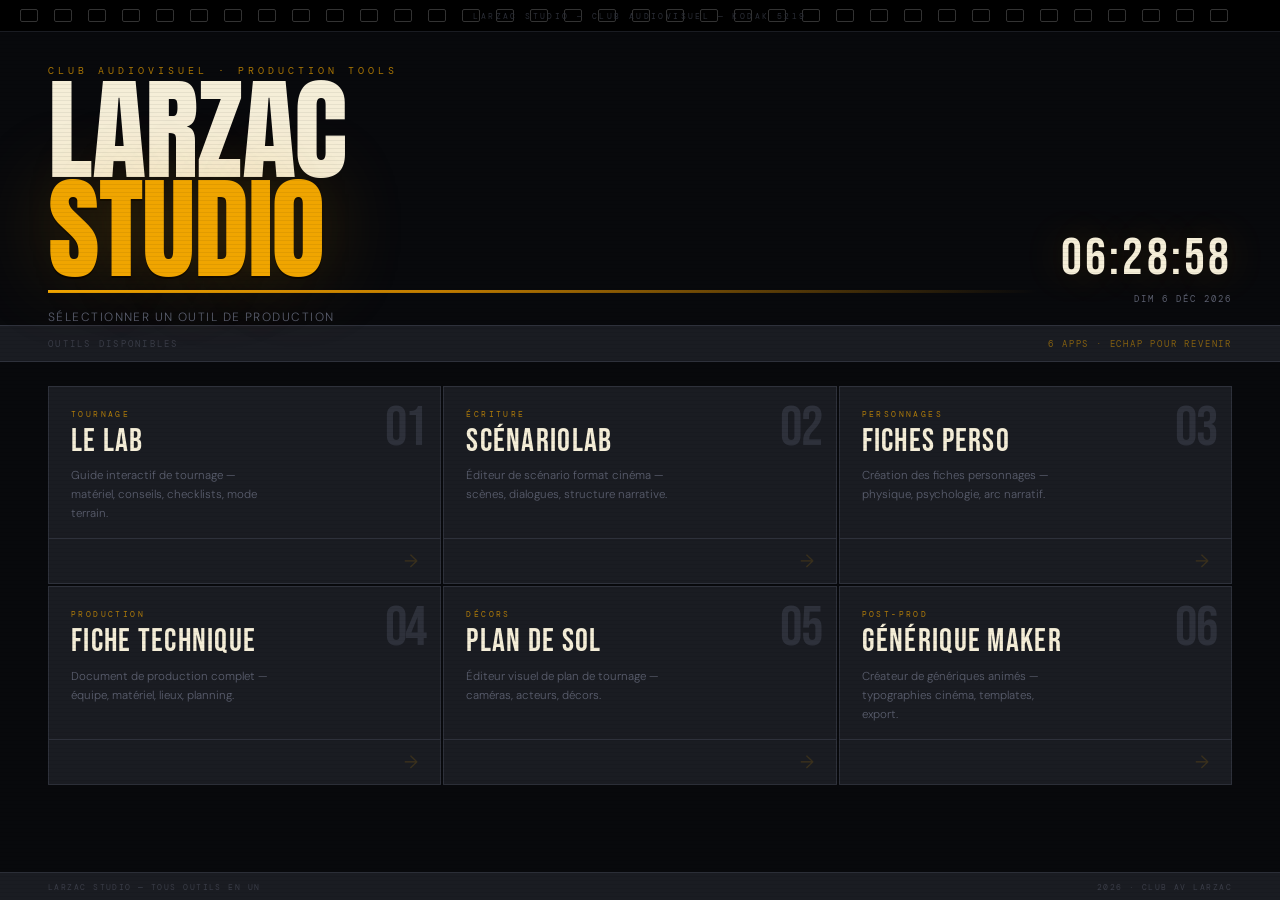
==== index.html @ fe86206b "Add files via upload" ====
<!DOCTYPE html>
<html lang="fr">
<head>
<meta charset="UTF-8">
<meta name="viewport" content="width=device-width, initial-scale=1.0">
<title>Larzac Studio</title>
<link href="https://fonts.googleapis.com/css2?family=Bebas+Neue&family=Anton&family=DM+Mono:wght@300;400;500&family=DM+Sans:ital,wght@0,300;0,400;1,300&display=swap" rel="stylesheet">
<style>
*, *::before, *::after { box-sizing: border-box; margin: 0; padding: 0; }

:root {
  --ink:    #08090c;
  --amber:  #f0a500;
  --amber2: #c07c00;
  --cream:  #f5eed8;
  --smoke:  #1a1c22;
  --ash:    #2e313b;
  --muted:  #5c6070;
  --dim:    #3a3d48;
}

html, body { height: 100%; overflow: hidden; }

body {
  font-family: 'DM Sans', sans-serif;
  background: var(--ink);
  color: var(--cream);
  display: flex;
  flex-direction: column;
}

body::after {
  content: '';
  position: fixed; inset: 0;
  background: repeating-linear-gradient(
    0deg, transparent, transparent 3px,
    rgba(0,0,0,.06) 3px, rgba(0,0,0,.06) 4px
  );
  pointer-events: none;
  z-index: 9999;
}

/* FILMSTRIP */
#filmstrip {
  flex-shrink: 0;
  height: 32px;
  background: #000;
  border-bottom: 1px solid #1a1c22;
  display: flex;
  align-items: center;
  padding: 0 12px;
  overflow: hidden;
  position: relative;
}

.perf-track { display: flex; align-items: center; flex: 1; }

.perf {
  width: 18px; height: 13px;
  border-radius: 2px;
  border: 1px solid #333;
  flex-shrink: 0;
  margin: 0 8px;
}

.strip-label {
  font-family: 'DM Mono', monospace;
  font-size: 8px;
  letter-spacing: .3em;
  text-transform: uppercase;
  color: #2a2d36;
  position: absolute;
  left: 50%;
  transform: translateX(-50%);
  white-space: nowrap;
}

/* HERO */
#hero {
  flex-shrink: 0;
  padding: 32px 48px 0;
  display: grid;
  grid-template-columns: 1fr auto;
  align-items: end;
  gap: 24px;
  border-bottom: 1px solid var(--ash);
}

.hero-left { display: flex; flex-direction: column; }

.hero-eyebrow {
  font-family: 'DM Mono', monospace;
  font-size: 10px;
  letter-spacing: .4em;
  text-transform: uppercase;
  color: var(--amber);
  opacity: .7;
  margin-bottom: 4px;
}

.hero-title {
  font-family: 'Anton', sans-serif;
  font-size: clamp(64px, 10vw, 112px);
  line-height: .88;
  letter-spacing: -.01em;
  color: var(--cream);
  user-select: none;
}

.hero-title .studio {
  display: block;
  color: var(--amber);
  text-shadow: 0 0 80px rgba(240,165,0,.25), 0 2px 0 rgba(0,0,0,.8);
}

.hero-title .larzac { display: block; }

.hero-divider {
  height: 3px;
  background: linear-gradient(90deg, var(--amber) 0%, var(--amber2) 40%, transparent 100%);
  margin: 12px 0 16px;
}

.hero-desc {
  font-size: 12px;
  letter-spacing: .12em;
  text-transform: uppercase;
  color: var(--muted);
  font-weight: 300;
}

.hero-right {
  display: flex;
  flex-direction: column;
  align-items: flex-end;
  gap: 8px;
  padding-bottom: 20px;
}

.hero-clock {
  font-family: 'Bebas Neue', sans-serif;
  font-size: 52px;
  letter-spacing: .06em;
  color: var(--cream);
  line-height: 1;
  text-shadow: 0 0 40px rgba(240,165,0,.2);
}

.hero-date {
  font-family: 'DM Mono', monospace;
  font-size: 9px;
  letter-spacing: .22em;
  text-transform: uppercase;
  color: var(--muted);
}

/* SEP BAR */
.sep-bar {
  flex-shrink: 0;
  height: 36px;
  padding: 0 48px;
  display: flex;
  align-items: center;
  justify-content: space-between;
  background: var(--smoke);
  border-bottom: 1px solid var(--ash);
}

.sep-label {
  font-family: 'DM Mono', monospace;
  font-size: 9px;
  letter-spacing: .25em;
  text-transform: uppercase;
  color: var(--dim);
}

.sep-count {
  font-family: 'DM Mono', monospace;
  font-size: 9px;
  letter-spacing: .2em;
  text-transform: uppercase;
  color: var(--amber);
  opacity: .5;
}

/* GRID */
#grid-scroll {
  flex: 1;
  overflow-y: auto;
  padding: 24px 48px 32px;
  scrollbar-width: thin;
  scrollbar-color: var(--ash) transparent;
}

#grid-scroll::-webkit-scrollbar { width: 3px; }
#grid-scroll::-webkit-scrollbar-thumb { background: var(--ash); }

.apps-grid {
  display: grid;
  grid-template-columns: repeat(3, 1fr);
  gap: 2px;
}

/* CARD */
.app-card {
  position: relative;
  background: var(--smoke);
  border: 1px solid var(--ash);
  cursor: pointer;
  overflow: hidden;
  min-height: 178px;
  display: flex;
  flex-direction: column;
  transition: background .2s;
}

.app-card::before {
  content: '';
  position: absolute;
  top: 0; left: 0; right: 0;
  height: 2px;
  background: var(--amber);
  transform: scaleX(0);
  transform-origin: left;
  transition: transform .3s ease;
}

.app-card:hover::before { transform: scaleX(1); }
.app-card:hover { background: #1e2028; }

.card-num {
  position: absolute;
  top: 14px; right: 14px;
  font-family: 'Bebas Neue', sans-serif;
  font-size: 56px;
  line-height: 1;
  color: var(--ash);
  user-select: none;
  transition: color .3s;
  letter-spacing: -.02em;
}

.app-card:hover .card-num { color: var(--dim); }

.card-body {
  position: relative;
  z-index: 1;
  padding: 22px 22px 14px;
  flex: 1;
  display: flex;
  flex-direction: column;
}

.card-cat {
  font-family: 'DM Mono', monospace;
  font-size: 8px;
  letter-spacing: .3em;
  text-transform: uppercase;
  color: var(--amber);
  margin-bottom: 8px;
  opacity: .7;
  transition: opacity .2s;
}

.app-card:hover .card-cat { opacity: 1; }

.card-name {
  font-family: 'Bebas Neue', sans-serif;
  font-size: 32px;
  letter-spacing: .04em;
  line-height: .95;
  color: var(--cream);
  transition: color .2s;
  margin-bottom: 10px;
}

.app-card:hover .card-name { color: #fff; }

.card-desc {
  font-size: 11.5px;
  line-height: 1.65;
  color: var(--muted);
  font-weight: 300;
  max-width: 26ch;
  flex: 1;
  transition: color .2s;
}

.app-card:hover .card-desc { color: #8a8e9a; }

.card-foot {
  position: relative;
  z-index: 1;
  padding: 10px 22px;
  border-top: 1px solid var(--ash);
  display: flex;
  align-items: center;
  justify-content: space-between;
  transition: border-color .2s;
}

.app-card:hover .card-foot { border-color: var(--dim); }

.card-cta {
  font-family: 'DM Mono', monospace;
  font-size: 9px;
  letter-spacing: .2em;
  text-transform: uppercase;
  color: var(--amber);
  opacity: 0;
  transform: translateX(-6px);
  transition: opacity .25s, transform .25s;
}

.app-card:hover .card-cta { opacity: .8; transform: translateX(0); }

.card-arrow {
  font-size: 18px;
  color: var(--amber);
  opacity: .15;
  transition: opacity .2s, transform .2s;
}

.app-card:hover .card-arrow { opacity: .8; transform: translateX(5px); }

/* OVERLAY */
#overlay {
  display: none;
  position: fixed; inset: 0;
  z-index: 10000;
  flex-direction: column;
  background: #000;
}

#overlay.on { display: flex; }

#overlay-nav {
  flex-shrink: 0;
  height: 40px;
  background: #000;
  border-bottom: 1px solid #1a1c22;
  display: flex;
  align-items: center;
  padding: 0 14px;
  gap: 12px;
}

#back-btn {
  font-family: 'DM Mono', monospace;
  font-size: 10px;
  letter-spacing: .2em;
  text-transform: uppercase;
  color: var(--amber);
  background: none;
  border: 1px solid rgba(240,165,0,.25);
  padding: 5px 16px;
  cursor: pointer;
  transition: all .2s;
  line-height: 1;
}

#back-btn:hover { background: rgba(240,165,0,.06); border-color: var(--amber); }

#overlay-label {
  font-family: 'DM Mono', monospace;
  font-size: 10px;
  letter-spacing: .18em;
  text-transform: uppercase;
  color: var(--muted);
}

#spinner-wrap {
  position: absolute;
  inset: 40px 0 0;
  background: var(--ink);
  display: flex;
  align-items: center;
  justify-content: center;
  flex-direction: column;
  gap: 14px;
  transition: opacity .3s;
}

#spinner-wrap.gone { opacity: 0; pointer-events: none; }

.spinner {
  width: 32px; height: 32px;
  border: 1.5px solid rgba(240,165,0,.15);
  border-top-color: var(--amber);
  border-radius: 50%;
  animation: spin .7s linear infinite;
}

@keyframes spin { to { transform: rotate(360deg); } }

.spinner-txt {
  font-family: 'DM Mono', monospace;
  font-size: 9px;
  letter-spacing: .25em;
  text-transform: uppercase;
  color: var(--muted);
}

#app-frame { flex: 1; border: none; width: 100%; display: block; }

/* ANIMATIONS */
@keyframes up {
  from { opacity: 0; transform: translateY(20px); }
  to   { opacity: 1; transform: translateY(0); }
}

.app-card { animation: up .35s ease both; }
.app-card:nth-child(1) { animation-delay: .04s }
.app-card:nth-child(2) { animation-delay: .08s }
.app-card:nth-child(3) { animation-delay: .12s }
.app-card:nth-child(4) { animation-delay: .16s }
.app-card:nth-child(5) { animation-delay: .20s }
.app-card:nth-child(6) { animation-delay: .24s }

@keyframes heroIn {
  from { opacity: 0; transform: translateY(-10px); }
  to   { opacity: 1; transform: translateY(0); }
}

#hero { animation: heroIn .5s ease both; }

/* FOOTER */
#footer {
  flex-shrink: 0;
  height: 28px;
  padding: 0 48px;
  display: flex;
  align-items: center;
  justify-content: space-between;
  border-top: 1px solid var(--ash);
  background: var(--smoke);
}

.foot-l, .foot-r {
  font-family: 'DM Mono', monospace;
  font-size: 8px;
  letter-spacing: .18em;
  text-transform: uppercase;
  color: var(--dim);
}

/* RESPONSIVE */
@media (max-width: 960px) {
  #hero, #grid-scroll, .sep-bar, #footer { padding-left: 28px; padding-right: 28px; }
  .apps-grid { grid-template-columns: repeat(2, 1fr); }
}

@media (max-width: 640px) {
  #hero { padding: 18px 18px 0; grid-template-columns: 1fr; }
  #grid-scroll { padding: 16px 18px 24px; }
  .sep-bar, #footer { padding: 0 18px; }
  .apps-grid { grid-template-columns: 1fr; }
  .hero-clock { font-size: 36px; }
}
</style>
</head>
<body>

<div id="filmstrip">
  <div class="perf-track" id="perfs"></div>
  <div class="strip-label">LARZAC STUDIO — CLUB AUDIOVISUEL — KODAK 5219</div>
</div>

<div id="hero">
  <div class="hero-left">
    <div class="hero-eyebrow">Club Audiovisuel · Production Tools</div>
    <div class="hero-title">
      <span class="larzac">LARZAC</span>
      <span class="studio">STUDIO</span>
    </div>
    <div class="hero-divider"></div>
    <div class="hero-desc">Sélectionner un outil de production</div>
  </div>
  <div class="hero-right">
    <div class="hero-clock" id="clock">--:--</div>
    <div class="hero-date" id="date-lbl">---</div>
  </div>
</div>

<div class="sep-bar">
  <div class="sep-label">Outils disponibles</div>
  <div class="sep-count" id="count-lbl"></div>
</div>

<div id="grid-scroll">
  <div class="apps-grid" id="grid"></div>
</div>

<div id="footer">
  <div class="foot-l">Larzac Studio — Tous outils en un</div>
  <div class="foot-r" id="foot-r"></div>
</div>

<div id="overlay">
  <div id="overlay-nav">
    <button id="back-btn" onclick="close_()">← Accueil</button>
    <div id="overlay-label"></div>
  </div>
  <div id="spinner-wrap">
    <div class="spinner"></div>
    <div class="spinner-txt">Chargement...</div>
  </div>
  <iframe id="app-frame" src="about:blank"></iframe>
</div>

<script>
const APPS = [
  { id:'lab',       file:'tournage-retro_12.html', cat:'Tournage',    name:'LE LAB',          desc:'Guide interactif de tournage — matériel, conseils, checklists, mode terrain.' },
  { id:'scenario',  file:'scenario.html',          cat:'Écriture',    name:'SCÉNARIOLAB',     desc:'Éditeur de scénario format cinéma — scènes, dialogues, structure narrative.' },
  { id:'perso',     file:'perso.html',             cat:'Personnages',  name:'FICHES PERSO',    desc:'Création des fiches personnages — physique, psychologie, arc narratif.' },
  { id:'fiche',     file:'fiche_technique.html',   cat:'Production',  name:'FICHE TECHNIQUE', desc:'Document de production complet — équipe, matériel, lieux, planning.' },
  { id:'plansol',   file:'plan_sol.html',          cat:'Décors',      name:'PLAN DE SOL',     desc:'Éditeur visuel de plan de tournage — caméras, acteurs, décors.' },
  { id:'generique', file:'genericmaker.html',      cat:'Post-prod',   name:'GÉNÉRIQUE MAKER', desc:'Créateur de génériques animés — typographies cinéma, templates, export.' },
];

(function() {
  const track = document.getElementById('perfs');
  const n = Math.floor((window.innerWidth - 24) / 34);
  for (let i = 0; i < n; i++) {
    const d = document.createElement('div');
    d.className = 'perf';
    track.appendChild(d);
  }
})();

function tick() {
  const n = new Date(), p = x => String(x).padStart(2,'0');
  document.getElementById('clock').textContent = p(n.getHours())+':'+p(n.getMinutes())+':'+p(n.getSeconds());
  const J = ['Dim','Lun','Mar','Mer','Jeu','Ven','Sam'];
  const M = ['Jan','Fév','Mar','Avr','Mai','Juin','Juil','Aoû','Sep','Oct','Nov','Déc'];
  document.getElementById('date-lbl').textContent = J[n.getDay()]+' '+n.getDate()+' '+M[n.getMonth()]+' '+n.getFullYear();
}
tick(); setInterval(tick, 1000);

const grid = document.getElementById('grid');
APPS.forEach((app, i) => {
  const card = document.createElement('div');
  card.className = 'app-card';
  card.innerHTML = `
    <div class="card-num">${String(i+1).padStart(2,'0')}</div>
    <div class="card-body">
      <div class="card-cat">${app.cat}</div>
      <div class="card-name">${app.name}</div>
      <div class="card-desc">${app.desc}</div>
    </div>
    <div class="card-foot">
      <div class="card-cta">Ouvrir</div>
      <div class="card-arrow">→</div>
    </div>
  `;
  card.addEventListener('click', () => open_(app));
  grid.appendChild(card);
});

document.getElementById('count-lbl').textContent = APPS.length + ' apps · Echap pour revenir';
document.getElementById('foot-r').textContent = new Date().getFullYear() + ' · Club AV Larzac';

const overlay = document.getElementById('overlay');
const frame   = document.getElementById('app-frame');
const spinner = document.getElementById('spinner-wrap');
const label   = document.getElementById('overlay-label');

function open_(app) {
  overlay.classList.add('on');
  label.textContent = app.cat + '  ·  ' + app.name;
  spinner.classList.remove('gone');
  frame.src = 'about:blank';
  requestAnimationFrame(() => {
    frame.src = app.file;
    frame.onload = () => spinner.classList.add('gone');
  });
  history.replaceState(null,'','#'+app.id);
}

function close_() {
  overlay.classList.remove('on');
  frame.src = 'about:blank';
  spinner.classList.add('gone');
  history.replaceState(null,'',location.pathname);
}

document.addEventListener('keydown', e => {
  if (e.key === 'Escape' && overlay.classList.contains('on')) close_();
});

window.addEventListener('load', () => {
  const h = location.hash.slice(1);
  if (h) { const a = APPS.find(x => x.id === h); if (a) open_(a); }
});
</script>
</body>
</html>
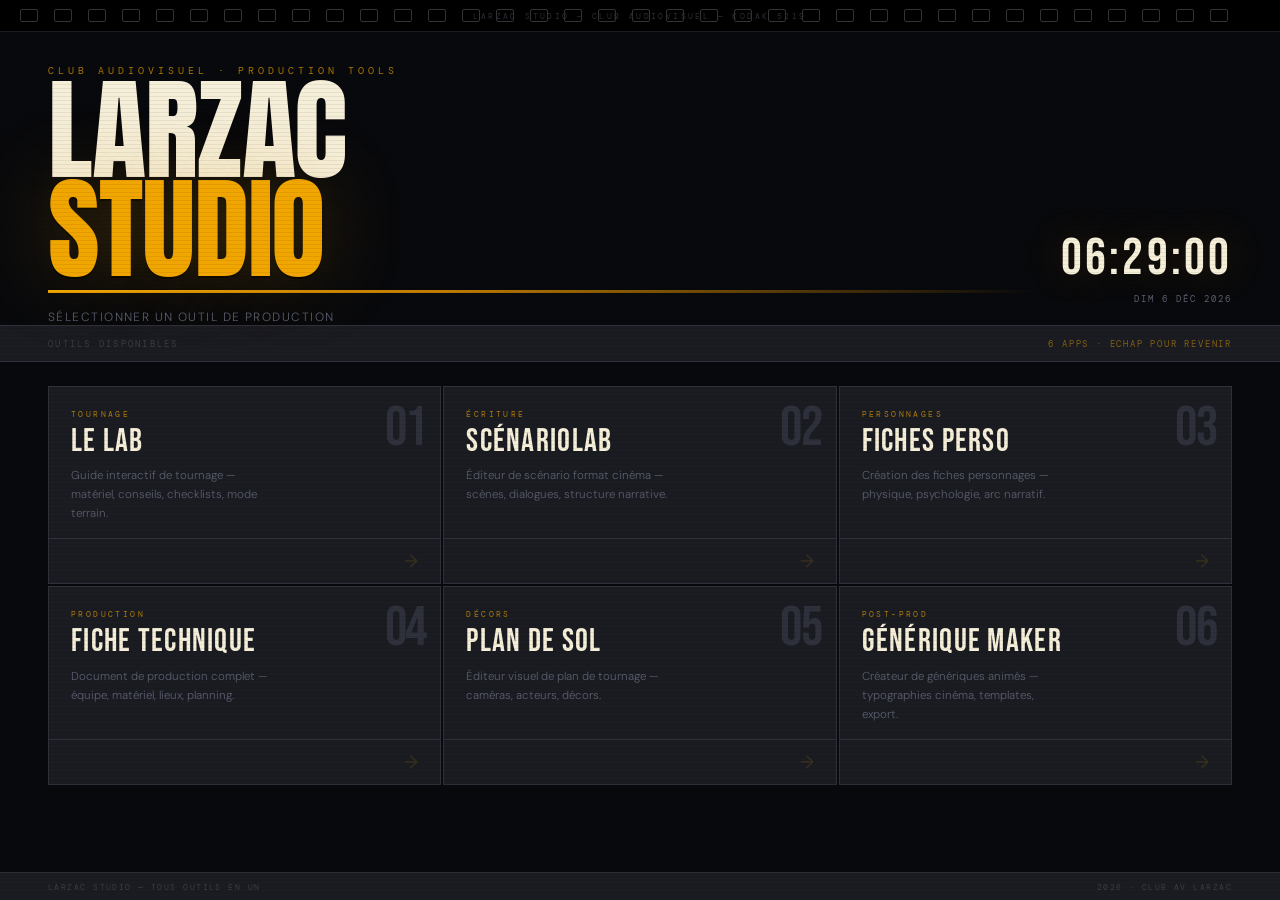
==== commit b4a33caa: "Add files via upload" ====
--- a/index.html
+++ b/index.html
@@ -510,11 +510,11 @@
 
 <script>
 const APPS = [
-  { id:'lab',       file:'tournage-retro_12.html', cat:'Tournage',    name:'LE LAB',          desc:'Guide interactif de tournage — matériel, conseils, checklists, mode terrain.' },
+  { id:'lab',       file:'lelab.html', cat:'Tournage',    name:'LE LAB',          desc:'Guide interactif de tournage — matériel, conseils, checklists, mode terrain.' },
   { id:'scenario',  file:'scenario.html',          cat:'Écriture',    name:'SCÉNARIOLAB',     desc:'Éditeur de scénario format cinéma — scènes, dialogues, structure narrative.' },
   { id:'perso',     file:'perso.html',             cat:'Personnages',  name:'FICHES PERSO',    desc:'Création des fiches personnages — physique, psychologie, arc narratif.' },
-  { id:'fiche',     file:'fiche_technique.html',   cat:'Production',  name:'FICHE TECHNIQUE', desc:'Document de production complet — équipe, matériel, lieux, planning.' },
-  { id:'plansol',   file:'plan_sol.html',          cat:'Décors',      name:'PLAN DE SOL',     desc:'Éditeur visuel de plan de tournage — caméras, acteurs, décors.' },
+  { id:'fiche',     file:'fichetechnique.html',   cat:'Production',  name:'FICHE TECHNIQUE', desc:'Document de production complet — équipe, matériel, lieux, planning.' },
+  { id:'plansol',   file:'plansol.html',          cat:'Décors',      name:'PLAN DE SOL',     desc:'Éditeur visuel de plan de tournage — caméras, acteurs, décors.' },
   { id:'generique', file:'genericmaker.html',      cat:'Post-prod',   name:'GÉNÉRIQUE MAKER', desc:'Créateur de génériques animés — typographies cinéma, templates, export.' },
 ];
 
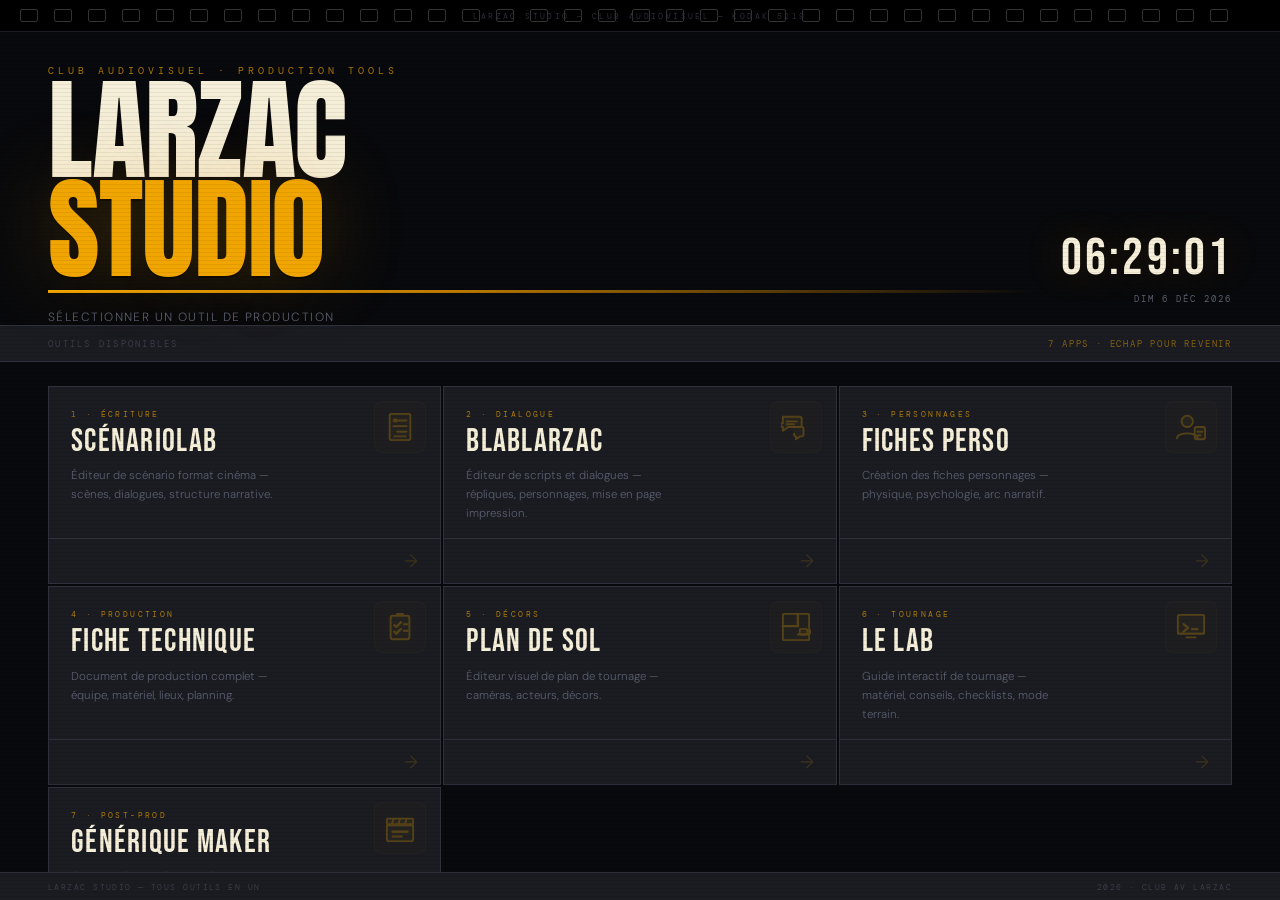
==== commit c74df3ac: "Add files via upload" ====
--- a/index.html
+++ b/index.html
@@ -228,19 +228,25 @@
 .app-card:hover::before { transform: scaleX(1); }
 .app-card:hover { background: #1e2028; }
 
-.card-num {
+.card-icon {
   position: absolute;
   top: 14px; right: 14px;
-  font-family: 'Bebas Neue', sans-serif;
-  font-size: 56px;
-  line-height: 1;
-  color: var(--ash);
-  user-select: none;
-  transition: color .3s;
-  letter-spacing: -.02em;
-}
-
-.app-card:hover .card-num { color: var(--dim); }
+  width: 52px; height: 52px;
+  padding: 10px;
+  color: var(--amber);
+  opacity: .28;
+  background: rgba(240,165,0,.07);
+  border-radius: 8px;
+  border: 1px solid rgba(240,165,0,.1);
+  transition: opacity .25s, background .25s, border-color .25s;
+  pointer-events: none;
+}
+
+.app-card:hover .card-icon {
+  opacity: .85;
+  background: rgba(240,165,0,.12);
+  border-color: rgba(240,165,0,.25);
+}
 
 .card-body {
   position: relative;
@@ -510,12 +516,20 @@
 
 <script>
 const APPS = [
-  { id:'lab',       file:'lelab.html', cat:'Tournage',    name:'LE LAB',          desc:'Guide interactif de tournage — matériel, conseils, checklists, mode terrain.' },
-  { id:'scenario',  file:'scenario.html',          cat:'Écriture',    name:'SCÉNARIOLAB',     desc:'Éditeur de scénario format cinéma — scènes, dialogues, structure narrative.' },
-  { id:'perso',     file:'perso.html',             cat:'Personnages',  name:'FICHES PERSO',    desc:'Création des fiches personnages — physique, psychologie, arc narratif.' },
-  { id:'fiche',     file:'fichetechnique.html',   cat:'Production',  name:'FICHE TECHNIQUE', desc:'Document de production complet — équipe, matériel, lieux, planning.' },
-  { id:'plansol',   file:'plansol.html',          cat:'Décors',      name:'PLAN DE SOL',     desc:'Éditeur visuel de plan de tournage — caméras, acteurs, décors.' },
-  { id:'generique', file:'genericmaker.html',      cat:'Post-prod',   name:'GÉNÉRIQUE MAKER', desc:'Créateur de génériques animés — typographies cinéma, templates, export.' },
+  { id:'scenario', file:'scenario.html', cat:'1 · Écriture', name:'SCÉNARIOLAB', desc:'Éditeur de scénario format cinéma — scènes, dialogues, structure narrative.',
+    icon:`<svg viewBox="0 0 32 32" fill="none" stroke="currentColor" stroke-width="2" stroke-linecap="round" stroke-linejoin="round"><rect x="5" y="2" width="22" height="28" rx="2" fill="currentColor" fill-opacity=".12"/><line x1="9" y1="9" x2="23" y2="9"/><rect x="9" y="7" width="4" height="4" rx="1" fill="currentColor" stroke="none"/><line x1="9" y1="15" x2="23" y2="15"/><line x1="13" y1="21" x2="23" y2="21"/><rect x="9" y="25" width="14" height="2" rx="1" fill="currentColor" stroke="none"/></svg>`},
+  { id:'blablarzac', file:'blablarzac.html', cat:'2 · Dialogue', name:'BLABLARZAC', desc:'Éditeur de scripts et dialogues — répliques, personnages, mise en page impression.',
+    icon:`<svg viewBox="0 0 32 32" fill="none" stroke="currentColor" stroke-width="2" stroke-linecap="round" stroke-linejoin="round"><path d="M2 5h18a2 2 0 0 1 2 2v7a2 2 0 0 1-2 2H8l-6 4v-4a2 2 0 0 1 0-4V5z" fill="currentColor" fill-opacity=".15"/><line x1="6" y1="10" x2="17" y2="10"/><line x1="6" y1="13" x2="14" y2="13"/><path d="M12 16h10a2 2 0 0 1 2 2v6a2 2 0 0 1-2 2h-2l-4 3v-3a2 2 0 0 1-2-2v-1" fill="currentColor" fill-opacity=".1"/></svg>`},
+  { id:'perso', file:'perso.html', cat:'3 · Personnages', name:'FICHES PERSO', desc:'Création des fiches personnages — physique, psychologie, arc narratif.',
+    icon:`<svg viewBox="0 0 32 32" fill="none" stroke="currentColor" stroke-width="2" stroke-linecap="round" stroke-linejoin="round"><circle cx="12" cy="10" r="6" fill="currentColor" fill-opacity=".15"/><path d="M1 28c0-7 22-7 22 0"/><rect x="20" y="16" width="11" height="13" rx="2" fill="currentColor" fill-opacity=".12"/><line x1="23" y1="21" x2="28" y2="21"/><line x1="23" y1="25" x2="26" y2="25"/></svg>`},
+  { id:'fiche', file:'fichetechnique.html', cat:'4 · Production', name:'FICHE TECHNIQUE', desc:'Document de production complet — équipe, matériel, lieux, planning.',
+    icon:`<svg viewBox="0 0 32 32" fill="none" stroke="currentColor" stroke-width="2" stroke-linecap="round" stroke-linejoin="round"><rect x="6" y="4" width="20" height="25" rx="2" fill="currentColor" fill-opacity=".12"/><path d="M13 4V2h6v2"/><polyline points="10,14 12,16 17,11" stroke-width="2.5"/><line x1="20" y1="13" x2="24" y2="13"/><polyline points="10,21 12,23 17,18" stroke-width="2.5"/><line x1="20" y1="20" x2="24" y2="20"/></svg>`},
+  { id:'plansol', file:'plansol.html', cat:'5 · Décors', name:'PLAN DE SOL', desc:'Éditeur visuel de plan de tournage — caméras, acteurs, décors.',
+    icon:`<svg viewBox="0 0 32 32" fill="none" stroke="currentColor" stroke-width="2" stroke-linecap="round" stroke-linejoin="round"><rect x="2" y="2" width="28" height="28" rx="1" fill="currentColor" fill-opacity=".08"/><line x1="2" y1="15" x2="18" y2="15" stroke-width="2.5"/><line x1="18" y1="2" x2="18" y2="15" stroke-width="2.5"/><line x1="18" y1="24" x2="30" y2="24"/><rect x="20" y="18" width="8" height="6" rx="1" fill="currentColor" fill-opacity=".2"/><polygon points="28,21 32,18 32,24" fill="currentColor" stroke="none"/></svg>`},
+  { id:'lab', file:'lelab.html', cat:'6 · Tournage', name:'LE LAB', desc:'Guide interactif de tournage — matériel, conseils, checklists, mode terrain.',
+    icon:`<svg viewBox="0 0 32 32" fill="none" stroke="currentColor" stroke-width="2" stroke-linecap="round" stroke-linejoin="round"><rect x="2" y="3" width="28" height="20" rx="2" fill="currentColor" fill-opacity=".12"/><line x1="11" y1="27" x2="21" y2="27"/><line x1="2" y1="23" x2="30" y2="23"/><path d="M8 13l5 4-5 4" stroke-width="2.5"/><rect x="16" y="17" width="8" height="2.5" rx="1" fill="currentColor" stroke="none"/></svg>`},
+  { id:'generique', file:'genericmaker.html', cat:'7 · Post-prod', name:'GÉNÉRIQUE MAKER', desc:'Créateur de génériques animés — typographies cinéma, templates, export.',
+    icon:`<svg viewBox="0 0 32 32" fill="none" stroke="currentColor" stroke-width="2" stroke-linecap="round" stroke-linejoin="round"><rect x="2" y="12" width="28" height="18" rx="2" fill="currentColor" fill-opacity=".12"/><rect x="2" y="6" width="28" height="7" rx="1" fill="currentColor" fill-opacity=".2"/><line x1="9" y1="6" x2="7" y2="13"/><line x1="16" y1="6" x2="14" y2="13"/><line x1="23" y1="6" x2="21" y2="13"/><line x1="8" y1="20" x2="24" y2="20" stroke-width="2.5"/><line x1="8" y1="25" x2="18" y2="25"/></svg>`},
 ];
 
 (function() {
@@ -542,7 +556,7 @@
   const card = document.createElement('div');
   card.className = 'app-card';
   card.innerHTML = `
-    <div class="card-num">${String(i+1).padStart(2,'0')}</div>
+    <div class="card-icon">${app.icon}</div>
     <div class="card-body">
       <div class="card-cat">${app.cat}</div>
       <div class="card-name">${app.name}</div>
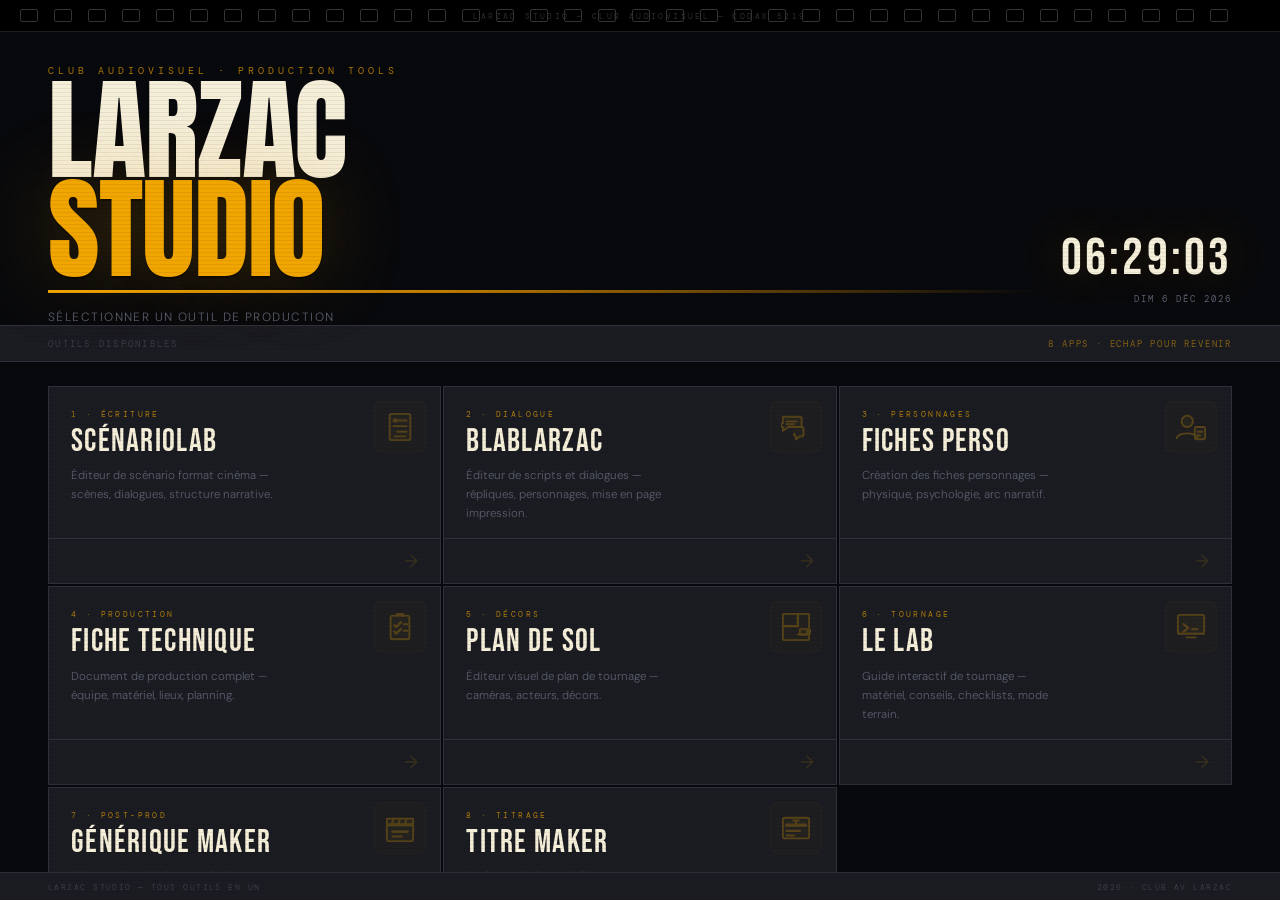
==== commit 0cb3c7e9: "Add files via upload" ====
--- a/index.html
+++ b/index.html
@@ -530,6 +530,8 @@
     icon:`<svg viewBox="0 0 32 32" fill="none" stroke="currentColor" stroke-width="2" stroke-linecap="round" stroke-linejoin="round"><rect x="2" y="3" width="28" height="20" rx="2" fill="currentColor" fill-opacity=".12"/><line x1="11" y1="27" x2="21" y2="27"/><line x1="2" y1="23" x2="30" y2="23"/><path d="M8 13l5 4-5 4" stroke-width="2.5"/><rect x="16" y="17" width="8" height="2.5" rx="1" fill="currentColor" stroke="none"/></svg>`},
   { id:'generique', file:'genericmaker.html', cat:'7 · Post-prod', name:'GÉNÉRIQUE MAKER', desc:'Créateur de génériques animés — typographies cinéma, templates, export.',
     icon:`<svg viewBox="0 0 32 32" fill="none" stroke="currentColor" stroke-width="2" stroke-linecap="round" stroke-linejoin="round"><rect x="2" y="12" width="28" height="18" rx="2" fill="currentColor" fill-opacity=".12"/><rect x="2" y="6" width="28" height="7" rx="1" fill="currentColor" fill-opacity=".2"/><line x1="9" y1="6" x2="7" y2="13"/><line x1="16" y1="6" x2="14" y2="13"/><line x1="23" y1="6" x2="21" y2="13"/><line x1="8" y1="20" x2="24" y2="20" stroke-width="2.5"/><line x1="8" y1="25" x2="18" y2="25"/></svg>`},
+  { id:'titremaker', file:'titremaker.html', cat:'8 · Titrage', name:'TITRE MAKER', desc:'Designer de titres de films — typographies, animations, effets cinéma, export PNG.',
+    icon:`<svg viewBox="0 0 32 32" fill="none" stroke="currentColor" stroke-width="2" stroke-linecap="round" stroke-linejoin="round"><rect x="2" y="5" width="28" height="22" rx="2" fill="currentColor" fill-opacity=".12"/><line x1="6" y1="13" x2="26" y2="13" stroke-width="3.5"/><line x1="6" y1="19" x2="20" y2="19" stroke-width="2.5"/><line x1="6" y1="24" x2="14" y2="24"/><line x1="16" y1="8" x2="16" y2="11" stroke-width="2"/><line x1="13" y1="8" x2="19" y2="8" stroke-width="2"/></svg>`},
 ];
 
 (function() {
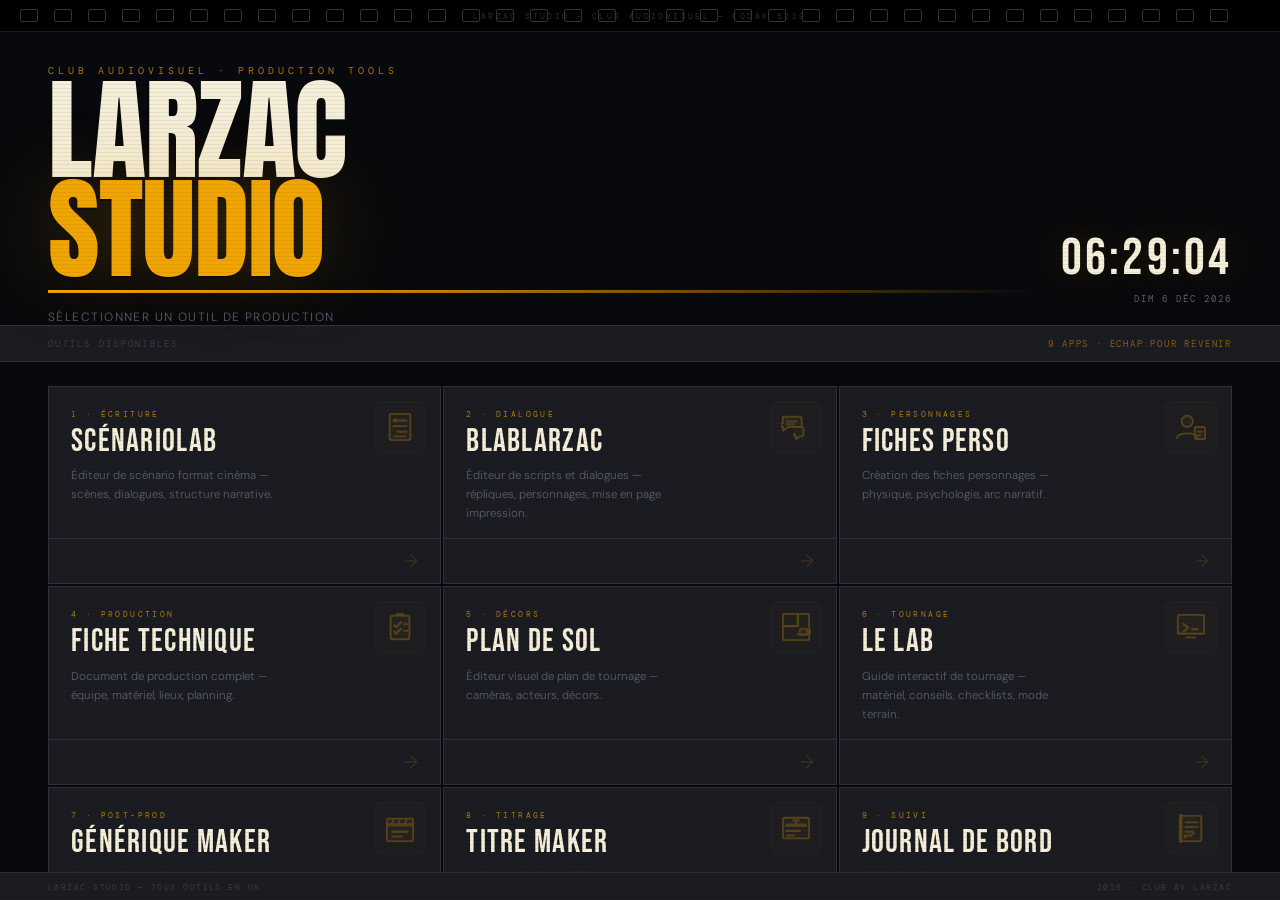
==== commit c22a6a28: "Add files via upload" ====
--- a/index.html
+++ b/index.html
@@ -422,6 +422,9 @@
 .app-card:nth-child(4) { animation-delay: .16s }
 .app-card:nth-child(5) { animation-delay: .20s }
 .app-card:nth-child(6) { animation-delay: .24s }
+.app-card:nth-child(7) { animation-delay: .28s }
+.app-card:nth-child(8) { animation-delay: .32s }
+.app-card:nth-child(9) { animation-delay: .36s }
 
 @keyframes heroIn {
   from { opacity: 0; transform: translateY(-10px); }
@@ -532,6 +535,8 @@
     icon:`<svg viewBox="0 0 32 32" fill="none" stroke="currentColor" stroke-width="2" stroke-linecap="round" stroke-linejoin="round"><rect x="2" y="12" width="28" height="18" rx="2" fill="currentColor" fill-opacity=".12"/><rect x="2" y="6" width="28" height="7" rx="1" fill="currentColor" fill-opacity=".2"/><line x1="9" y1="6" x2="7" y2="13"/><line x1="16" y1="6" x2="14" y2="13"/><line x1="23" y1="6" x2="21" y2="13"/><line x1="8" y1="20" x2="24" y2="20" stroke-width="2.5"/><line x1="8" y1="25" x2="18" y2="25"/></svg>`},
   { id:'titremaker', file:'titremaker.html', cat:'8 · Titrage', name:'TITRE MAKER', desc:'Designer de titres de films — typographies, animations, effets cinéma, export PNG.',
     icon:`<svg viewBox="0 0 32 32" fill="none" stroke="currentColor" stroke-width="2" stroke-linecap="round" stroke-linejoin="round"><rect x="2" y="5" width="28" height="22" rx="2" fill="currentColor" fill-opacity=".12"/><line x1="6" y1="13" x2="26" y2="13" stroke-width="3.5"/><line x1="6" y1="19" x2="20" y2="19" stroke-width="2.5"/><line x1="6" y1="24" x2="14" y2="24"/><line x1="16" y1="8" x2="16" y2="11" stroke-width="2"/><line x1="13" y1="8" x2="19" y2="8" stroke-width="2"/></svg>`},
+  { id:'journal', file:'journal.html', cat:'9 · Suivi', name:'JOURNAL DE BORD', desc:'Suivi de projet — séances, tâches kanban, décisions, équipe, bilan de production.',
+    icon:`<svg viewBox="0 0 32 32" fill="none" stroke="currentColor" stroke-width="2" stroke-linecap="round" stroke-linejoin="round"><rect x="5" y="3" width="22" height="27" rx="2" fill="currentColor" fill-opacity=".12"/><line x1="5" y1="3" x2="5" y2="30" stroke-width="4" stroke-linecap="round"/><line x1="10" y1="10" x2="23" y2="10"/><line x1="10" y1="15" x2="23" y2="15"/><line x1="10" y1="20" x2="18" y2="20"/><circle cx="10" cy="25" r="2" fill="currentColor" stroke="none"/><polyline points="13,23 15,25 19,21" stroke-width="2" stroke-linecap="round" stroke-linejoin="round"/></svg>`},
 ];
 
 (function() {
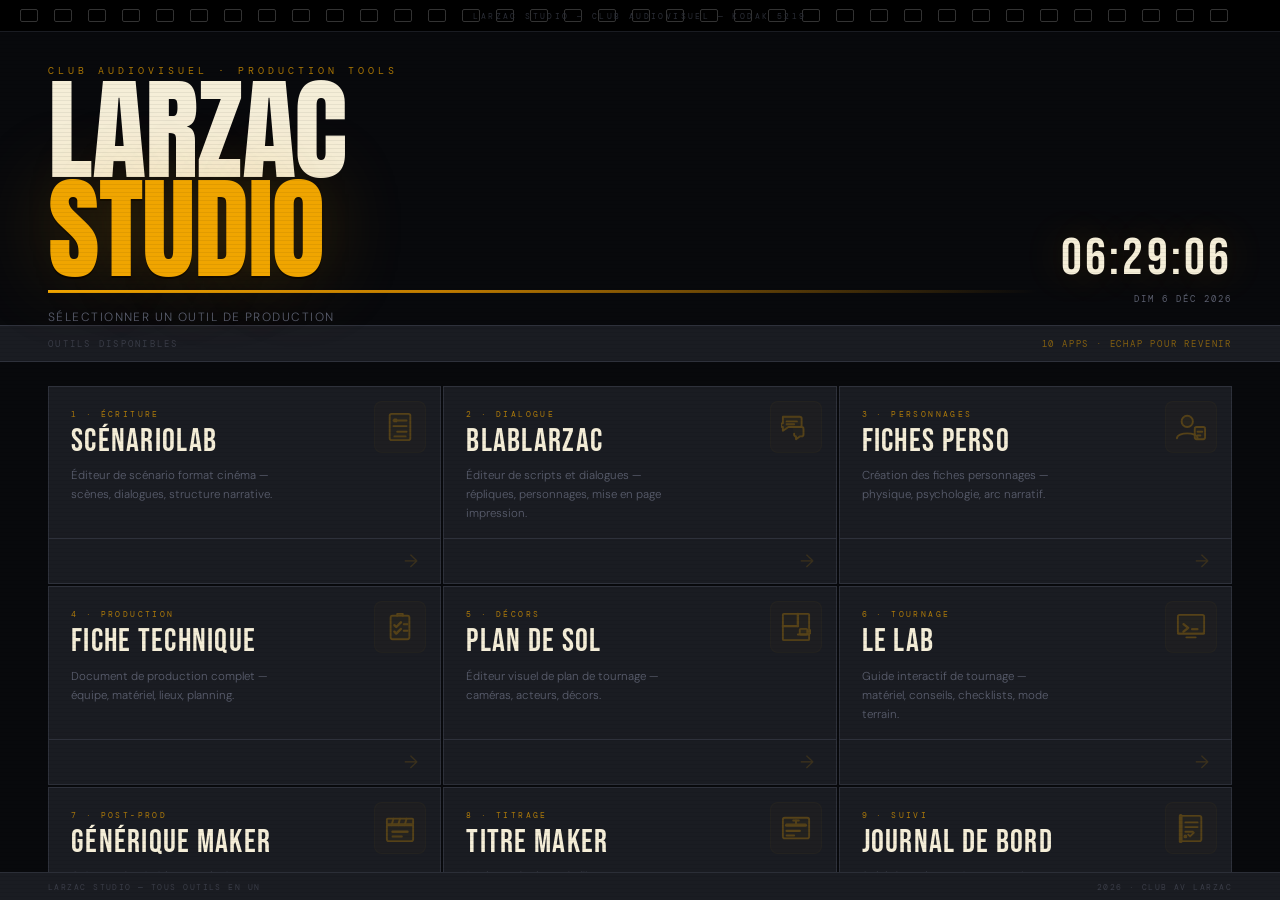
==== commit 9278032f: "Add files via upload" ====
--- a/index.html
+++ b/index.html
@@ -425,6 +425,7 @@
 .app-card:nth-child(7) { animation-delay: .28s }
 .app-card:nth-child(8) { animation-delay: .32s }
 .app-card:nth-child(9) { animation-delay: .36s }
+.app-card:nth-child(10) { animation-delay: .40s }
 
 @keyframes heroIn {
   from { opacity: 0; transform: translateY(-10px); }
@@ -514,7 +515,7 @@
     <div class="spinner"></div>
     <div class="spinner-txt">Chargement...</div>
   </div>
-  <iframe id="app-frame" src="about:blank"></iframe>
+  <iframe id="app-frame" src="about:blank" allow="fullscreen; autoplay"></iframe>
 </div>
 
 <script>
@@ -537,6 +538,8 @@
     icon:`<svg viewBox="0 0 32 32" fill="none" stroke="currentColor" stroke-width="2" stroke-linecap="round" stroke-linejoin="round"><rect x="2" y="5" width="28" height="22" rx="2" fill="currentColor" fill-opacity=".12"/><line x1="6" y1="13" x2="26" y2="13" stroke-width="3.5"/><line x1="6" y1="19" x2="20" y2="19" stroke-width="2.5"/><line x1="6" y1="24" x2="14" y2="24"/><line x1="16" y1="8" x2="16" y2="11" stroke-width="2"/><line x1="13" y1="8" x2="19" y2="8" stroke-width="2"/></svg>`},
   { id:'journal', file:'journal.html', cat:'9 · Suivi', name:'JOURNAL DE BORD', desc:'Suivi de projet — séances, tâches kanban, décisions, équipe, bilan de production.',
     icon:`<svg viewBox="0 0 32 32" fill="none" stroke="currentColor" stroke-width="2" stroke-linecap="round" stroke-linejoin="round"><rect x="5" y="3" width="22" height="27" rx="2" fill="currentColor" fill-opacity=".12"/><line x1="5" y1="3" x2="5" y2="30" stroke-width="4" stroke-linecap="round"/><line x1="10" y1="10" x2="23" y2="10"/><line x1="10" y1="15" x2="23" y2="15"/><line x1="10" y1="20" x2="18" y2="20"/><circle cx="10" cy="25" r="2" fill="currentColor" stroke="none"/><polyline points="13,23 15,25 19,21" stroke-width="2" stroke-linecap="round" stroke-linejoin="round"/></svg>`},
+  { id:'clap', file:'clap/index.html', cat:'10 · Tournage', name:'CLAP', desc:'Clap numérique de tournage — scène, plan, prise, compteur.',
+    icon:`<svg viewBox="0 0 32 32" fill="none" stroke="currentColor" stroke-width="2" stroke-linecap="round" stroke-linejoin="round"><rect x="3" y="13" width="26" height="16" rx="2" fill="currentColor" fill-opacity=".12"/><path d="M3 13l-1-6 26-4 1 6z" fill="currentColor" fill-opacity=".2"/><line x1="9" y1="12" x2="8" y2="6"/><line x1="16" y1="11" x2="15" y2="5"/><line x1="23" y1="10" x2="22" y2="4"/><line x1="8" y1="20" x2="24" y2="20"/><line x1="8" y1="25" x2="16" y2="25"/></svg>`},
 ];
 
 (function() {
